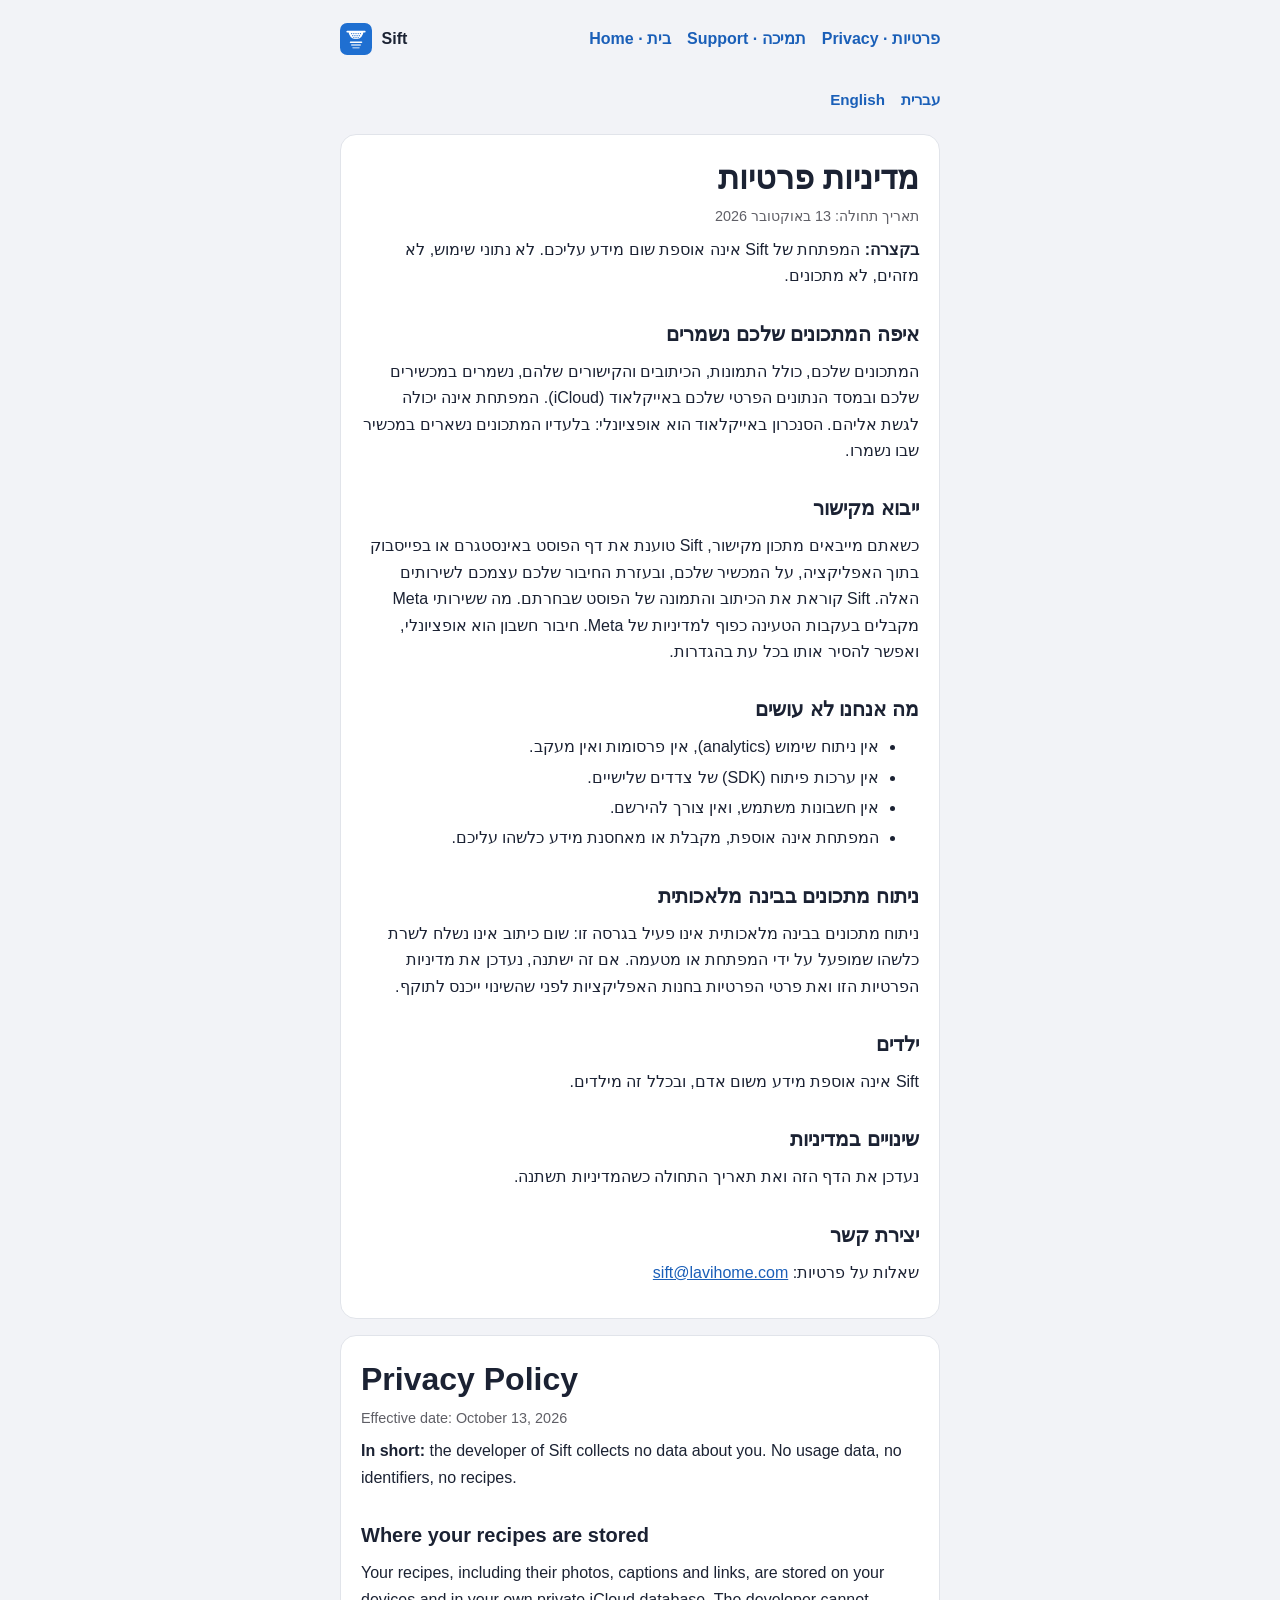
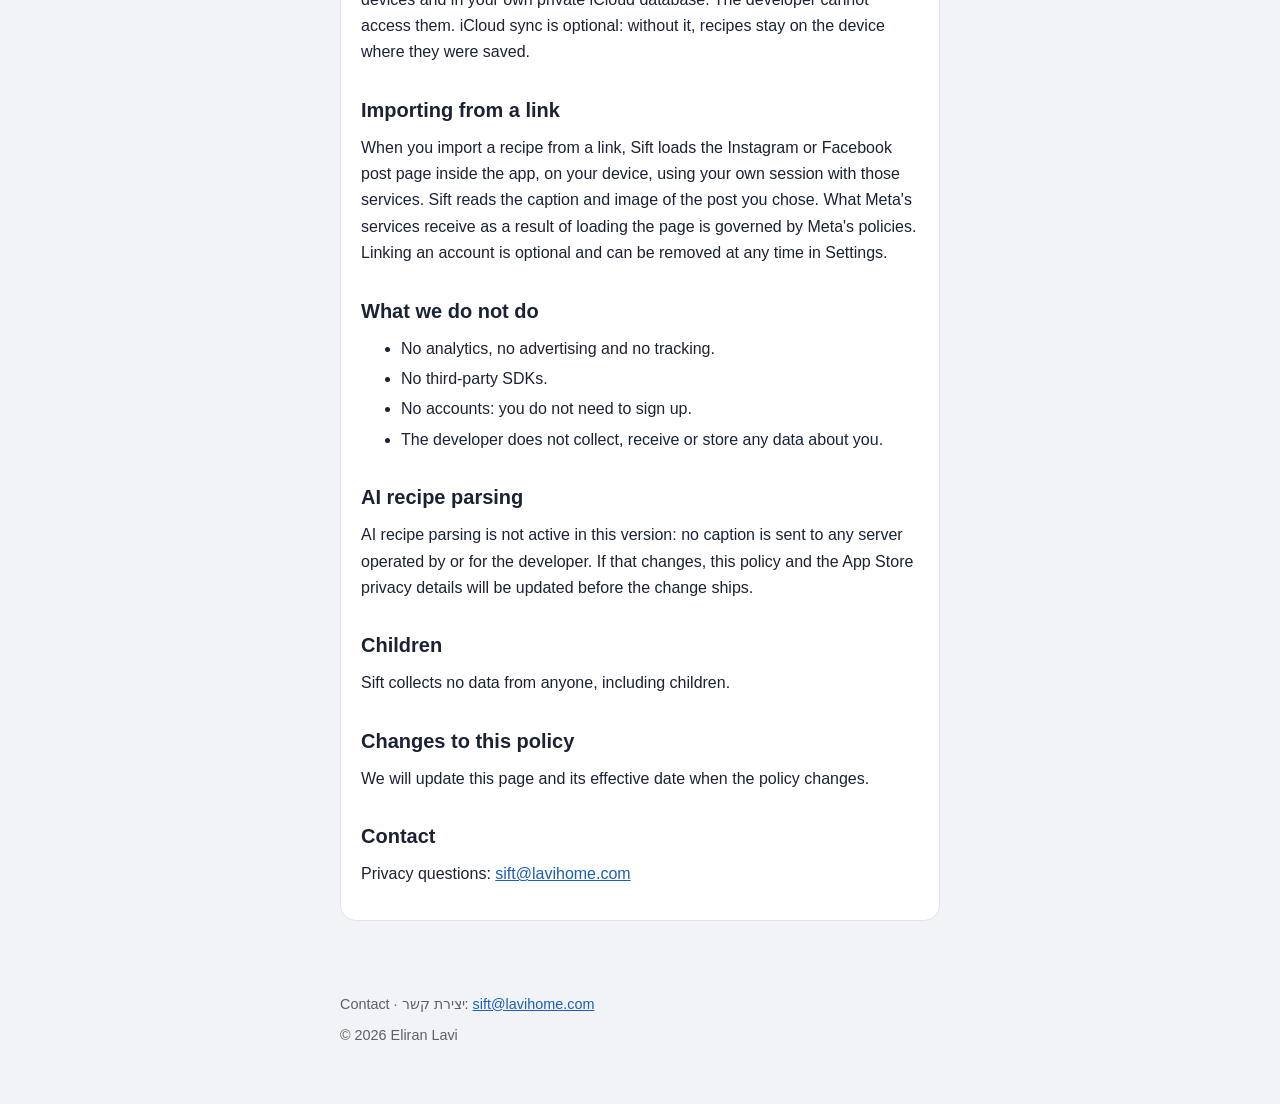
==== privacy.html @ 48c2c23b "feat(site): publish site from e9d4f69 Publishes site/ from the Sift repo at e9d4f69 (Hebrew and Engl" ====
<!DOCTYPE html>
<html lang="he" dir="rtl">
<head>
<meta charset="utf-8">
<meta name="viewport" content="width=device-width, initial-scale=1">
<title>Sift · מדיניות פרטיות · Privacy Policy</title>
<meta name="description" content="Sift privacy policy. מדיניות הפרטיות של Sift.">
<link rel="icon" href="favicon.svg" type="image/svg+xml">
<link rel="stylesheet" href="style.css">
</head>
<body>
<a class="skip" href="#he">דלג לתוכן · Skip to content</a>
<header class="site-header" dir="ltr">
  <a class="brand" href="index.html"><img src="favicon.svg" alt="" width="32" height="32"><span>Sift</span></a>
  <nav class="site-nav" aria-label="Site">
    <a href="index.html">Home · בית</a>
    <a href="support.html">Support · תמיכה</a>
    <a href="privacy.html" aria-current="page">Privacy · פרטיות</a>
  </nav>
</header>
<main>
<nav class="lang" aria-label="Language · שפה">
  <a href="#he" hreflang="he" lang="he">עברית</a>
  <a href="#en" hreflang="en" lang="en">English</a>
</nav>

<section class="lang-section" id="he" lang="he" dir="rtl">
  <h1>מדיניות פרטיות</h1>
  <p class="muted">תאריך תחולה: 13 באוקטובר 2026</p>
  <p><strong>בקצרה:</strong> המפתחת של Sift אינה אוספת שום מידע עליכם. לא נתוני שימוש, לא מזהים, לא מתכונים.</p>

  <h2>איפה המתכונים שלכם נשמרים</h2>
  <p>המתכונים שלכם, כולל התמונות, הכיתובים והקישורים שלהם, נשמרים במכשירים שלכם ובמסד הנתונים הפרטי שלכם באייקלאוד (iCloud). המפתחת אינה יכולה לגשת אליהם. הסנכרון באייקלאוד הוא אופציונלי: בלעדיו המתכונים נשארים במכשיר שבו נשמרו.</p>

  <h2>ייבוא מקישור</h2>
  <p>כשאתם מייבאים מתכון מקישור, Sift טוענת את דף הפוסט באינסטגרם או בפייסבוק בתוך האפליקציה, על המכשיר שלכם, ובעזרת החיבור שלכם עצמכם לשירותים האלה. Sift קוראת את הכיתוב והתמונה של הפוסט שבחרתם. מה ששירותי Meta מקבלים בעקבות הטעינה כפוף למדיניות של Meta. חיבור חשבון הוא אופציונלי, ואפשר להסיר אותו בכל עת בהגדרות.</p>

  <h2>מה אנחנו לא עושים</h2>
  <ul>
    <li>אין ניתוח שימוש (analytics), אין פרסומות ואין מעקב.</li>
    <li>אין ערכות פיתוח (SDK) של צדדים שלישיים.</li>
    <li>אין חשבונות משתמש, ואין צורך להירשם.</li>
    <li>המפתחת אינה אוספת, מקבלת או מאחסנת מידע כלשהו עליכם.</li>
  </ul>

  <h2>ניתוח מתכונים בבינה מלאכותית</h2>
  <p>ניתוח מתכונים בבינה מלאכותית אינו פעיל בגרסה זו: שום כיתוב אינו נשלח לשרת כלשהו שמופעל על ידי המפתחת או מטעמה. אם זה ישתנה, נעדכן את מדיניות הפרטיות הזו ואת פרטי הפרטיות בחנות האפליקציות לפני שהשינוי ייכנס לתוקף.</p>

  <h2>ילדים</h2>
  <p>Sift אינה אוספת מידע משום אדם, ובכלל זה מילדים.</p>

  <h2>שינויים במדיניות</h2>
  <p>נעדכן את הדף הזה ואת תאריך התחולה כשהמדיניות תשתנה.</p>

  <h2>יצירת קשר</h2>
  <p>שאלות על פרטיות: <a href="mailto:sift@lavihome.com">sift@lavihome.com</a></p>
</section>

<section class="lang-section" id="en" lang="en" dir="ltr">
  <h1>Privacy Policy</h1>
  <p class="muted">Effective date: October 13, 2026</p>
  <p><strong>In short:</strong> the developer of Sift collects no data about you. No usage data, no identifiers, no recipes.</p>

  <h2>Where your recipes are stored</h2>
  <p>Your recipes, including their photos, captions and links, are stored on your devices and in your own private iCloud database. The developer cannot access them. iCloud sync is optional: without it, recipes stay on the device where they were saved.</p>

  <h2>Importing from a link</h2>
  <p>When you import a recipe from a link, Sift loads the Instagram or Facebook post page inside the app, on your device, using your own session with those services. Sift reads the caption and image of the post you chose. What Meta's services receive as a result of loading the page is governed by Meta's policies. Linking an account is optional and can be removed at any time in Settings.</p>

  <h2>What we do not do</h2>
  <ul>
    <li>No analytics, no advertising and no tracking.</li>
    <li>No third-party SDKs.</li>
    <li>No accounts: you do not need to sign up.</li>
    <li>The developer does not collect, receive or store any data about you.</li>
  </ul>

  <h2>AI recipe parsing</h2>
  <p>AI recipe parsing is not active in this version: no caption is sent to any server operated by or for the developer. If that changes, this policy and the App Store privacy details will be updated before the change ships.</p>

  <h2>Children</h2>
  <p>Sift collects no data from anyone, including children.</p>

  <h2>Changes to this policy</h2>
  <p>We will update this page and its effective date when the policy changes.</p>

  <h2>Contact</h2>
  <p>Privacy questions: <a href="mailto:sift@lavihome.com">sift@lavihome.com</a></p>
</section>
</main>
<footer class="site-footer" dir="ltr">
  <p>Contact · יצירת קשר: <a href="mailto:sift@lavihome.com">sift@lavihome.com</a></p>
  <p>&copy; 2026 Eliran Lavi</p>
</footer>
</body>
</html>
---- style.css ----
/* Sift site. Colour tokens from PLAN section 4. System font stack, no external resources. */
:root {
  color-scheme: light dark;
  --accent: #1F6FD1;
  --on-accent: #FFFFFF;
  --accent-text: #1A5FB8;
  --accent-soft: #E3EEFC;
  --background: #F2F3F7;
  --surface: #FFFFFF;
  --text: #1B2233;
  --text-secondary: #5F5F66;
  --separator: #E1E4EA;
}
@media (prefers-color-scheme: dark) {
  :root {
    --accent: #5AA9FF;
    --on-accent: #0A1A2E;
    --accent-text: #5AA9FF;
    --accent-soft: #22364D;
    --background: #202020;
    --surface: #2B2B2B;
    --text: #FFFFFF;
    --text-secondary: #C5C5C5;
    --separator: #333333;
  }
}
* { box-sizing: border-box; }
html { -webkit-text-size-adjust: 100%; }
body {
  margin: 0;
  font: 1rem/1.65 -apple-system, BlinkMacSystemFont, "Segoe UI", "Noto Sans Hebrew", Roboto, sans-serif;
  color: var(--text);
  background: var(--background);
}
main, .site-header, .site-footer { max-width: 40rem; margin: 0 auto; padding-inline: 1.25rem; }
.site-header { padding-block: 1.25rem 0; display: flex; flex-wrap: wrap; gap: .75rem 1.5rem; align-items: center; justify-content: space-between; }
.brand { display: inline-flex; align-items: center; gap: .6rem; font-weight: 700; color: var(--text); text-decoration: none; }
.brand img { width: 2rem; height: 2rem; border-radius: .45rem; }
nav.site-nav, nav.lang { display: flex; flex-wrap: wrap; gap: .25rem 1rem; }
nav a, .site-footer a, main a { color: var(--accent-text); }
nav a { text-decoration: none; font-weight: 600; padding: .35rem 0; }
nav a:hover, nav a:focus-visible { text-decoration: underline; }
a:focus-visible { outline: 3px solid var(--accent); outline-offset: 2px; border-radius: 2px; }
.skip { position: absolute; inset-inline-start: -999px; }
.skip:focus { inset-inline-start: 1rem; top: 1rem; background: var(--surface); padding: .5rem .75rem; z-index: 1; }
nav.lang { margin-block: 1.5rem .5rem; font-size: .95rem; }
main { padding-block: 0 2rem; }
section.lang-section { background: var(--surface); border: 1px solid var(--separator); border-radius: 1rem; padding: 1.5rem 1.25rem; margin-block: 1rem; }
h1 { font-size: 2rem; line-height: 1.2; margin: 0 0 .5rem; }
h2 { font-size: 1.25rem; margin: 1.75rem 0 .5rem; }
p, ul, ol { margin-block: .5rem; }
li { margin-block: .25rem; }
.tagline { color: var(--text-secondary); font-size: 1.1rem; margin-top: 0; }
.muted { color: var(--text-secondary); font-size: .9rem; }
.pill { display: inline-block; background: var(--accent-soft); color: var(--accent-text); border-radius: 999px; padding: .15rem .75rem; font-size: .9rem; font-weight: 600; }
.cards { display: grid; gap: .75rem; grid-template-columns: repeat(auto-fit, minmax(14rem, 1fr)); padding: 0; list-style: none; }
.cards li { background: var(--background); border-radius: 1rem; padding: 1rem; margin: 0; }
.cards strong { display: block; margin-bottom: .15rem; }
.shots { display: flex; gap: .75rem; overflow-x: auto; padding: 0; list-style: none; }
.shots img { max-height: 24rem; width: auto; border-radius: .75rem; border: 1px solid var(--separator); }
details { border-top: 1px solid var(--separator); padding-block: .6rem; }
details:last-of-type { border-bottom: 1px solid var(--separator); }
summary { cursor: pointer; font-weight: 600; }
summary:focus-visible { outline: 3px solid var(--accent); outline-offset: 2px; }
.site-footer { padding-block: 1rem 3rem; color: var(--text-secondary); font-size: .9rem; }
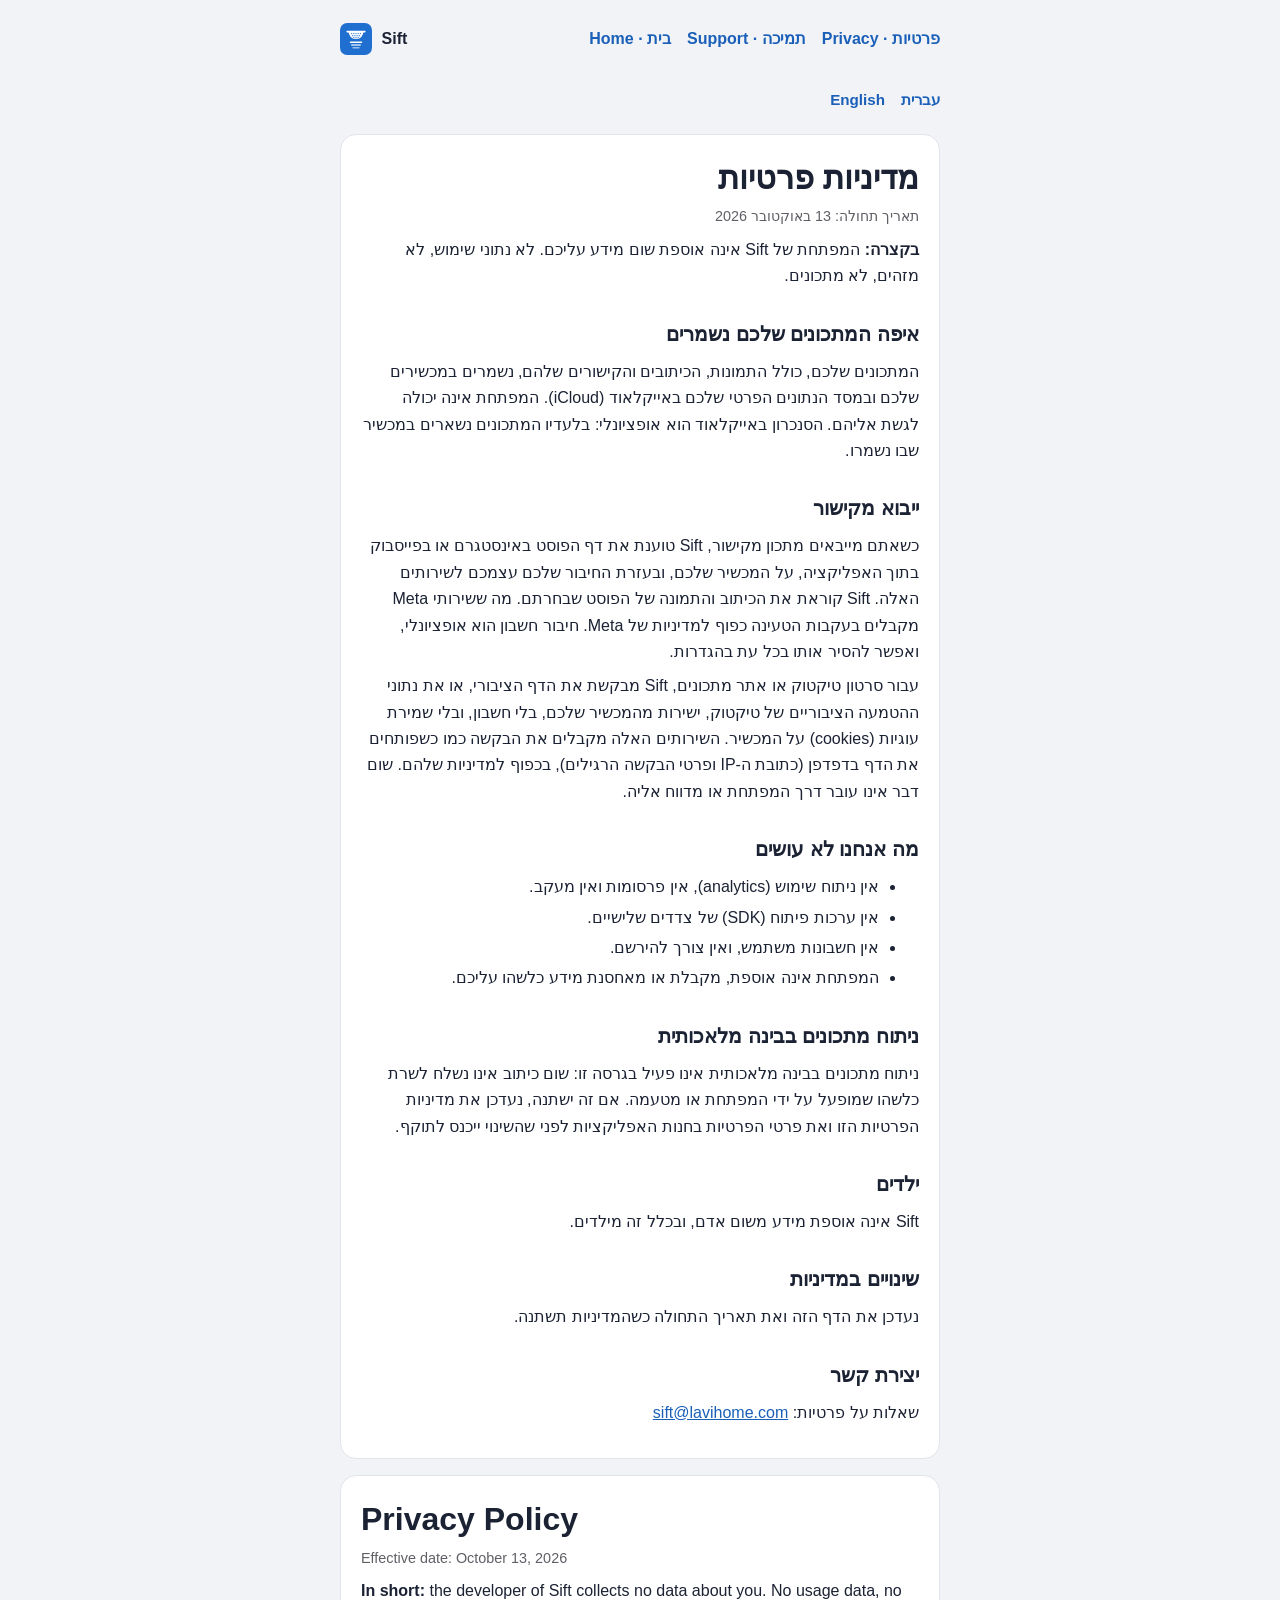
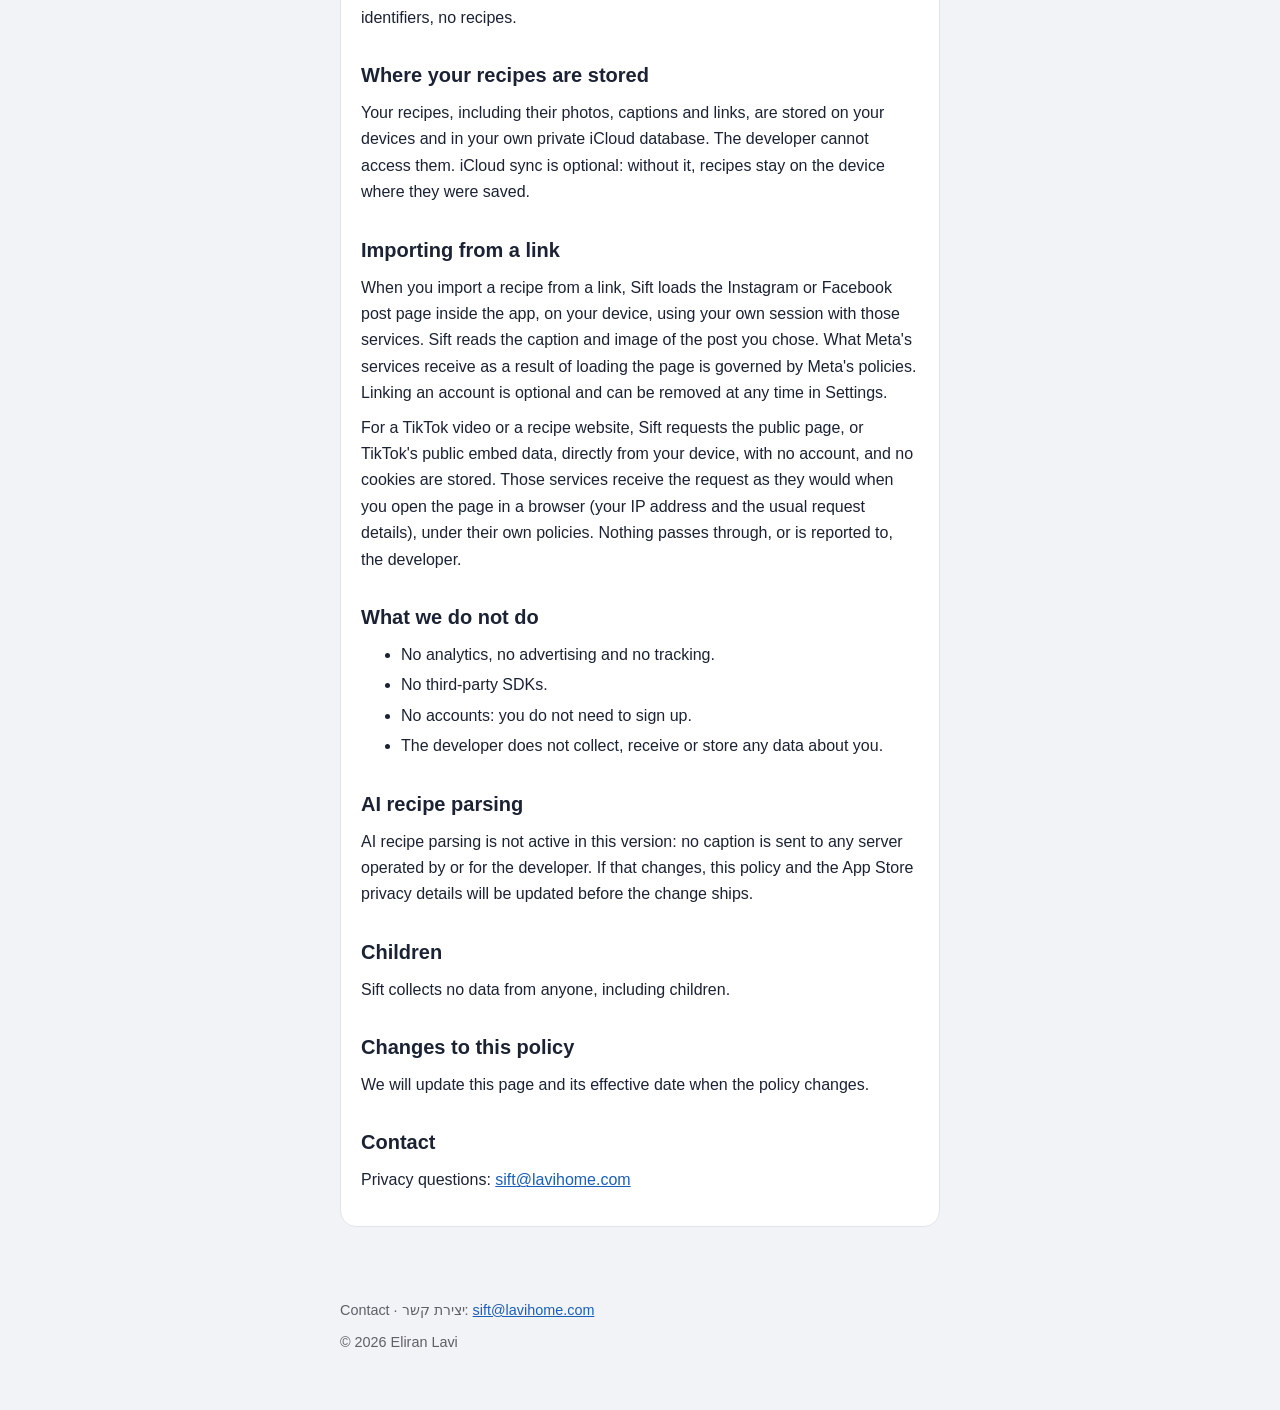
==== commit 5f1351f6: "feat(site): publish site from 39682a4 Publishes site/ from the Sift repo at 39682a4 (Hebrew and Engl" ====
--- a/privacy.html
+++ b/privacy.html
@@ -34,6 +34,7 @@
 
   <h2>ייבוא מקישור</h2>
   <p>כשאתם מייבאים מתכון מקישור, Sift טוענת את דף הפוסט באינסטגרם או בפייסבוק בתוך האפליקציה, על המכשיר שלכם, ובעזרת החיבור שלכם עצמכם לשירותים האלה. Sift קוראת את הכיתוב והתמונה של הפוסט שבחרתם. מה ששירותי Meta מקבלים בעקבות הטעינה כפוף למדיניות של Meta. חיבור חשבון הוא אופציונלי, ואפשר להסיר אותו בכל עת בהגדרות.</p>
+  <p>עבור סרטון טיקטוק או אתר מתכונים, Sift מבקשת את הדף הציבורי, או את נתוני ההטמעה הציבוריים של טיקטוק, ישירות מהמכשיר שלכם, בלי חשבון, ובלי שמירת עוגיות (cookies) על המכשיר. השירותים האלה מקבלים את הבקשה כמו כשפותחים את הדף בדפדפן (כתובת ה-IP ופרטי הבקשה הרגילים), בכפוף למדיניות שלהם. שום דבר אינו עובר דרך המפתחת או מדווח אליה.</p>
 
   <h2>מה אנחנו לא עושים</h2>
   <ul>
@@ -66,6 +67,7 @@
 
   <h2>Importing from a link</h2>
   <p>When you import a recipe from a link, Sift loads the Instagram or Facebook post page inside the app, on your device, using your own session with those services. Sift reads the caption and image of the post you chose. What Meta's services receive as a result of loading the page is governed by Meta's policies. Linking an account is optional and can be removed at any time in Settings.</p>
+  <p>For a TikTok video or a recipe website, Sift requests the public page, or TikTok's public embed data, directly from your device, with no account, and no cookies are stored. Those services receive the request as they would when you open the page in a browser (your IP address and the usual request details), under their own policies. Nothing passes through, or is reported to, the developer.</p>
 
   <h2>What we do not do</h2>
   <ul>
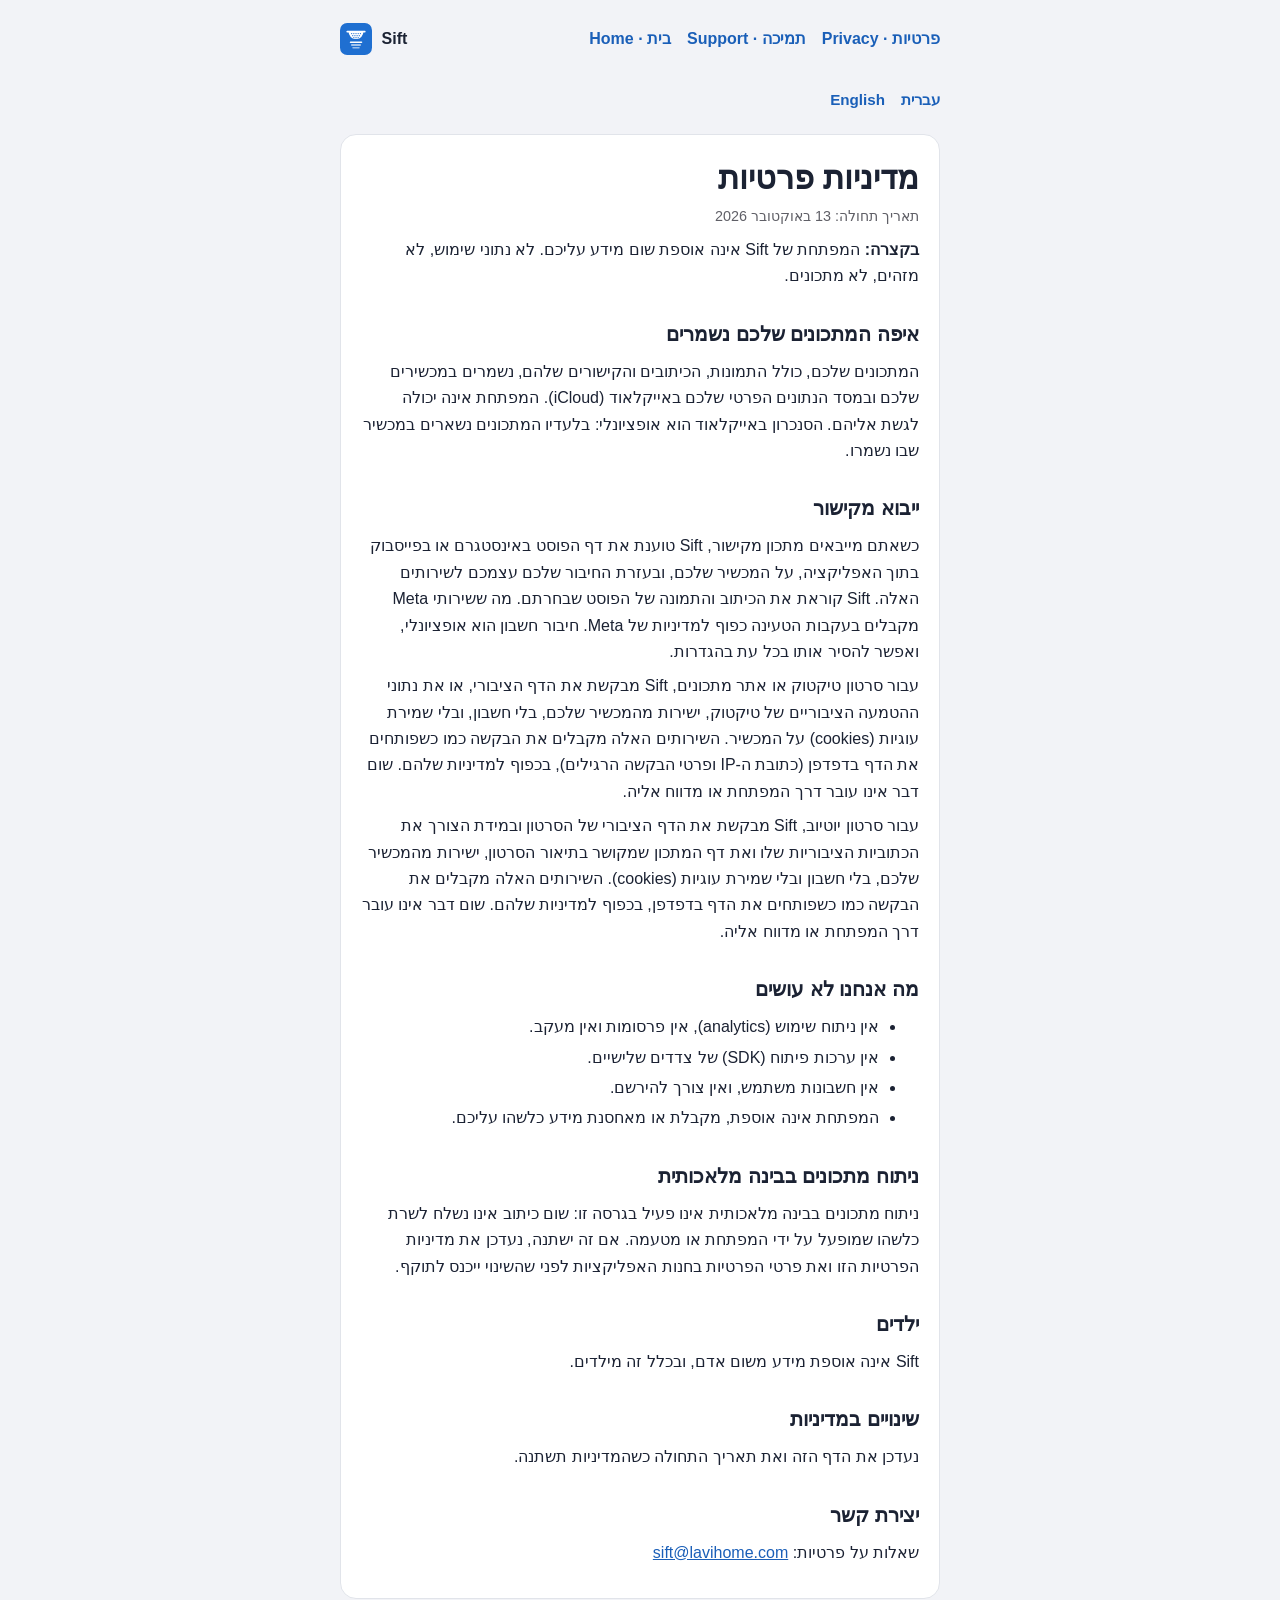
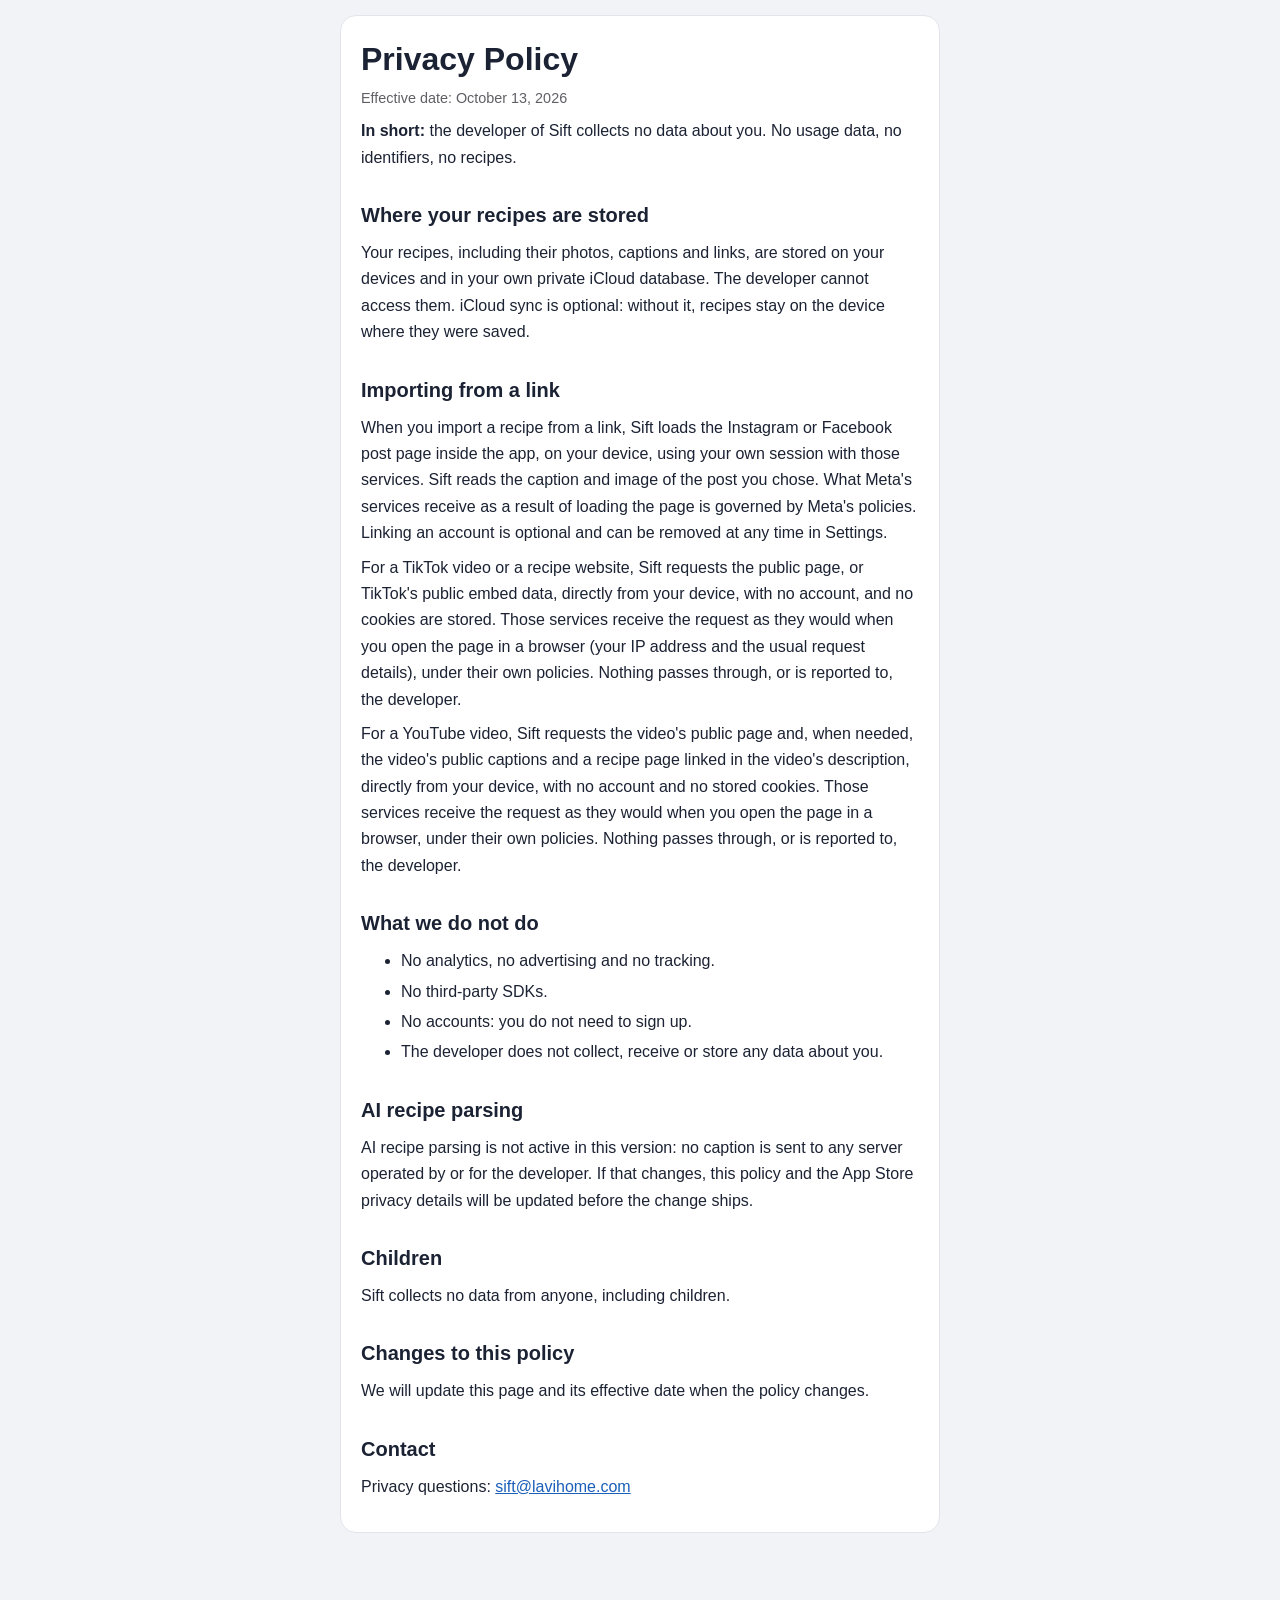
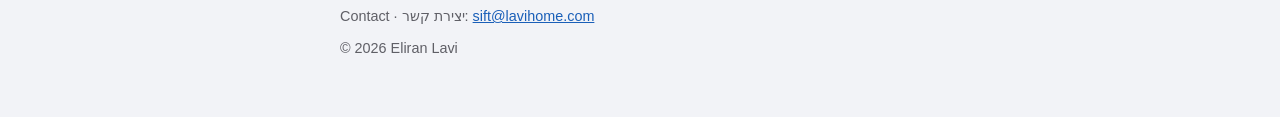
==== commit a158a071: "feat(site): publish site from 4e64418 Publishes site/ from the Sift repo at 4e64418 (Hebrew and Engl" ====
--- a/privacy.html
+++ b/privacy.html
@@ -35,6 +35,7 @@
   <h2>ייבוא מקישור</h2>
   <p>כשאתם מייבאים מתכון מקישור, Sift טוענת את דף הפוסט באינסטגרם או בפייסבוק בתוך האפליקציה, על המכשיר שלכם, ובעזרת החיבור שלכם עצמכם לשירותים האלה. Sift קוראת את הכיתוב והתמונה של הפוסט שבחרתם. מה ששירותי Meta מקבלים בעקבות הטעינה כפוף למדיניות של Meta. חיבור חשבון הוא אופציונלי, ואפשר להסיר אותו בכל עת בהגדרות.</p>
   <p>עבור סרטון טיקטוק או אתר מתכונים, Sift מבקשת את הדף הציבורי, או את נתוני ההטמעה הציבוריים של טיקטוק, ישירות מהמכשיר שלכם, בלי חשבון, ובלי שמירת עוגיות (cookies) על המכשיר. השירותים האלה מקבלים את הבקשה כמו כשפותחים את הדף בדפדפן (כתובת ה-IP ופרטי הבקשה הרגילים), בכפוף למדיניות שלהם. שום דבר אינו עובר דרך המפתחת או מדווח אליה.</p>
+  <p>עבור סרטון יוטיוב, Sift מבקשת את הדף הציבורי של הסרטון ובמידת הצורך את הכתוביות הציבוריות שלו ואת דף המתכון שמקושר בתיאור הסרטון, ישירות מהמכשיר שלכם, בלי חשבון ובלי שמירת עוגיות (cookies). השירותים האלה מקבלים את הבקשה כמו כשפותחים את הדף בדפדפן, בכפוף למדיניות שלהם. שום דבר אינו עובר דרך המפתחת או מדווח אליה.</p>
 
   <h2>מה אנחנו לא עושים</h2>
   <ul>
@@ -68,6 +69,7 @@
   <h2>Importing from a link</h2>
   <p>When you import a recipe from a link, Sift loads the Instagram or Facebook post page inside the app, on your device, using your own session with those services. Sift reads the caption and image of the post you chose. What Meta's services receive as a result of loading the page is governed by Meta's policies. Linking an account is optional and can be removed at any time in Settings.</p>
   <p>For a TikTok video or a recipe website, Sift requests the public page, or TikTok's public embed data, directly from your device, with no account, and no cookies are stored. Those services receive the request as they would when you open the page in a browser (your IP address and the usual request details), under their own policies. Nothing passes through, or is reported to, the developer.</p>
+  <p>For a YouTube video, Sift requests the video's public page and, when needed, the video's public captions and a recipe page linked in the video's description, directly from your device, with no account and no stored cookies. Those services receive the request as they would when you open the page in a browser, under their own policies. Nothing passes through, or is reported to, the developer.</p>
 
   <h2>What we do not do</h2>
   <ul>
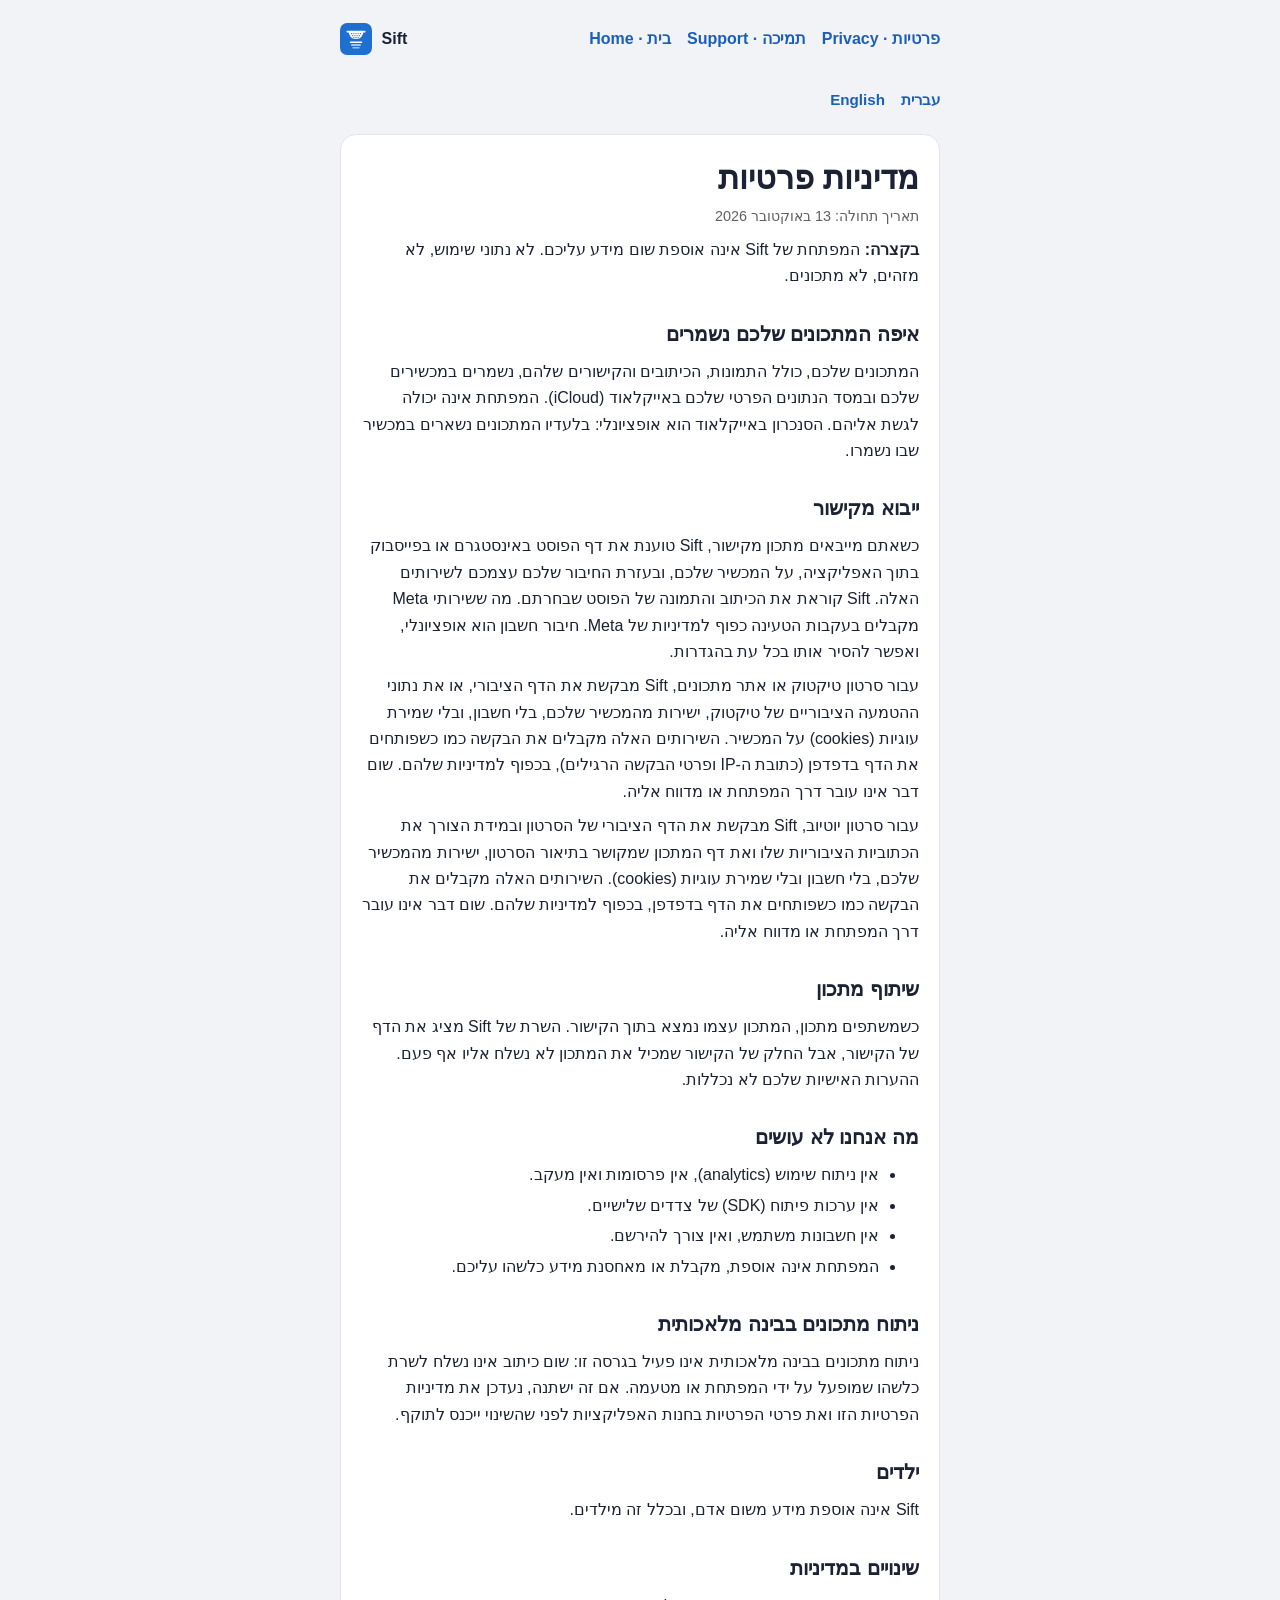
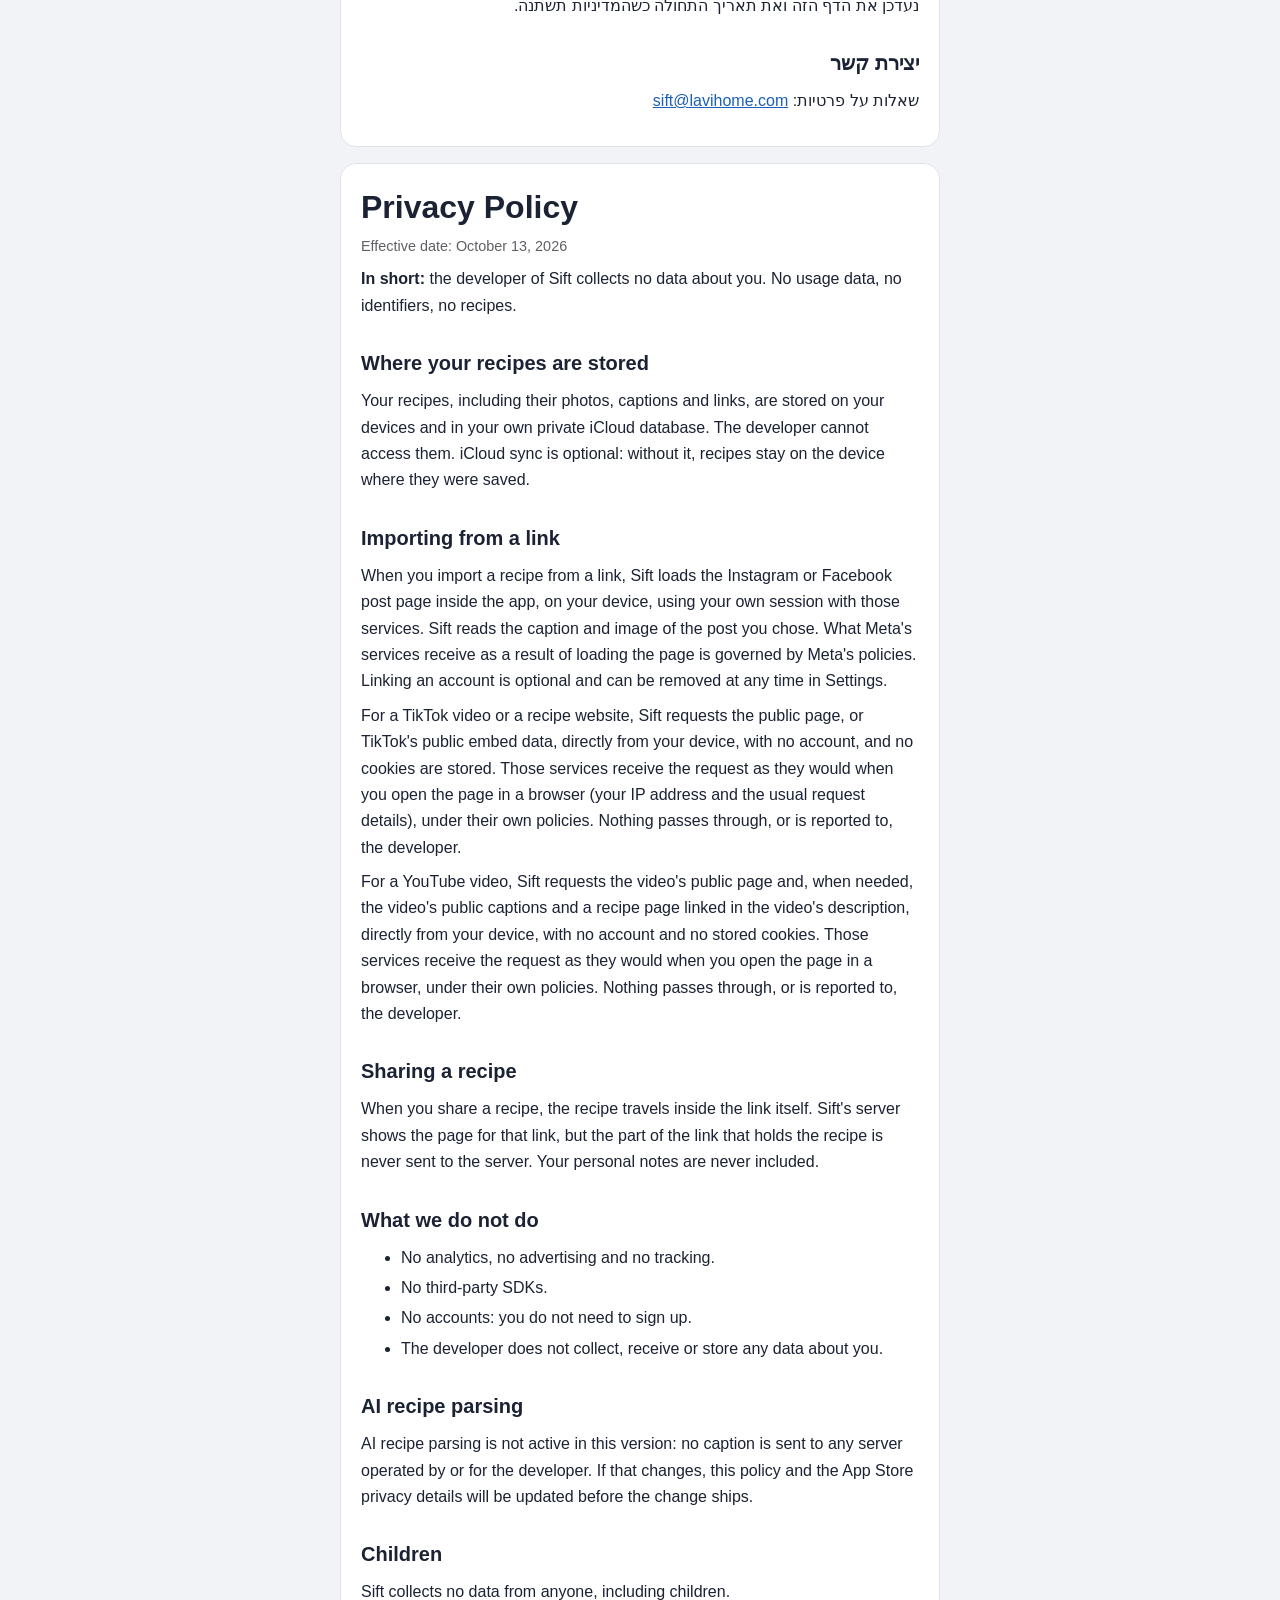
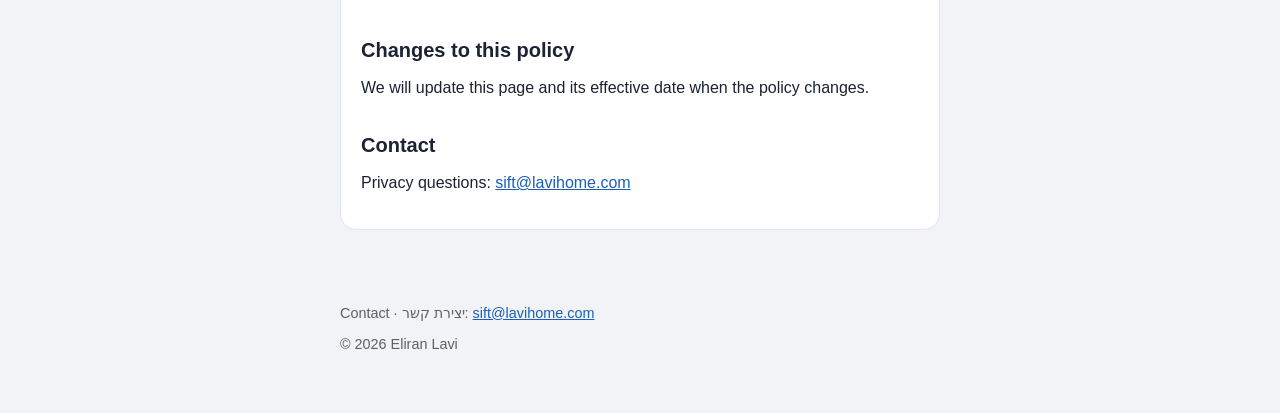
==== commit 405083ba: "feat(site): publish site from 35b8870 Publishes site/ from the Sift repo at 35b8870 (Hebrew and Engl" ====
--- a/privacy.html
+++ b/privacy.html
@@ -37,6 +37,9 @@
   <p>עבור סרטון טיקטוק או אתר מתכונים, Sift מבקשת את הדף הציבורי, או את נתוני ההטמעה הציבוריים של טיקטוק, ישירות מהמכשיר שלכם, בלי חשבון, ובלי שמירת עוגיות (cookies) על המכשיר. השירותים האלה מקבלים את הבקשה כמו כשפותחים את הדף בדפדפן (כתובת ה-IP ופרטי הבקשה הרגילים), בכפוף למדיניות שלהם. שום דבר אינו עובר דרך המפתחת או מדווח אליה.</p>
   <p>עבור סרטון יוטיוב, Sift מבקשת את הדף הציבורי של הסרטון ובמידת הצורך את הכתוביות הציבוריות שלו ואת דף המתכון שמקושר בתיאור הסרטון, ישירות מהמכשיר שלכם, בלי חשבון ובלי שמירת עוגיות (cookies). השירותים האלה מקבלים את הבקשה כמו כשפותחים את הדף בדפדפן, בכפוף למדיניות שלהם. שום דבר אינו עובר דרך המפתחת או מדווח אליה.</p>
 
+  <h2>שיתוף מתכון</h2>
+  <p>כשמשתפים מתכון, המתכון עצמו נמצא בתוך הקישור. השרת של Sift מציג את הדף של הקישור, אבל החלק של הקישור שמכיל את המתכון לא נשלח אליו אף פעם. ההערות האישיות שלכם לא נכללות.</p>
+
   <h2>מה אנחנו לא עושים</h2>
   <ul>
     <li>אין ניתוח שימוש (analytics), אין פרסומות ואין מעקב.</li>
@@ -71,6 +74,9 @@
   <p>For a TikTok video or a recipe website, Sift requests the public page, or TikTok's public embed data, directly from your device, with no account, and no cookies are stored. Those services receive the request as they would when you open the page in a browser (your IP address and the usual request details), under their own policies. Nothing passes through, or is reported to, the developer.</p>
   <p>For a YouTube video, Sift requests the video's public page and, when needed, the video's public captions and a recipe page linked in the video's description, directly from your device, with no account and no stored cookies. Those services receive the request as they would when you open the page in a browser, under their own policies. Nothing passes through, or is reported to, the developer.</p>
 
+  <h2>Sharing a recipe</h2>
+  <p>When you share a recipe, the recipe travels inside the link itself. Sift's server shows the page for that link, but the part of the link that holds the recipe is never sent to the server. Your personal notes are never included.</p>
+
   <h2>What we do not do</h2>
   <ul>
     <li>No analytics, no advertising and no tracking.</li>
